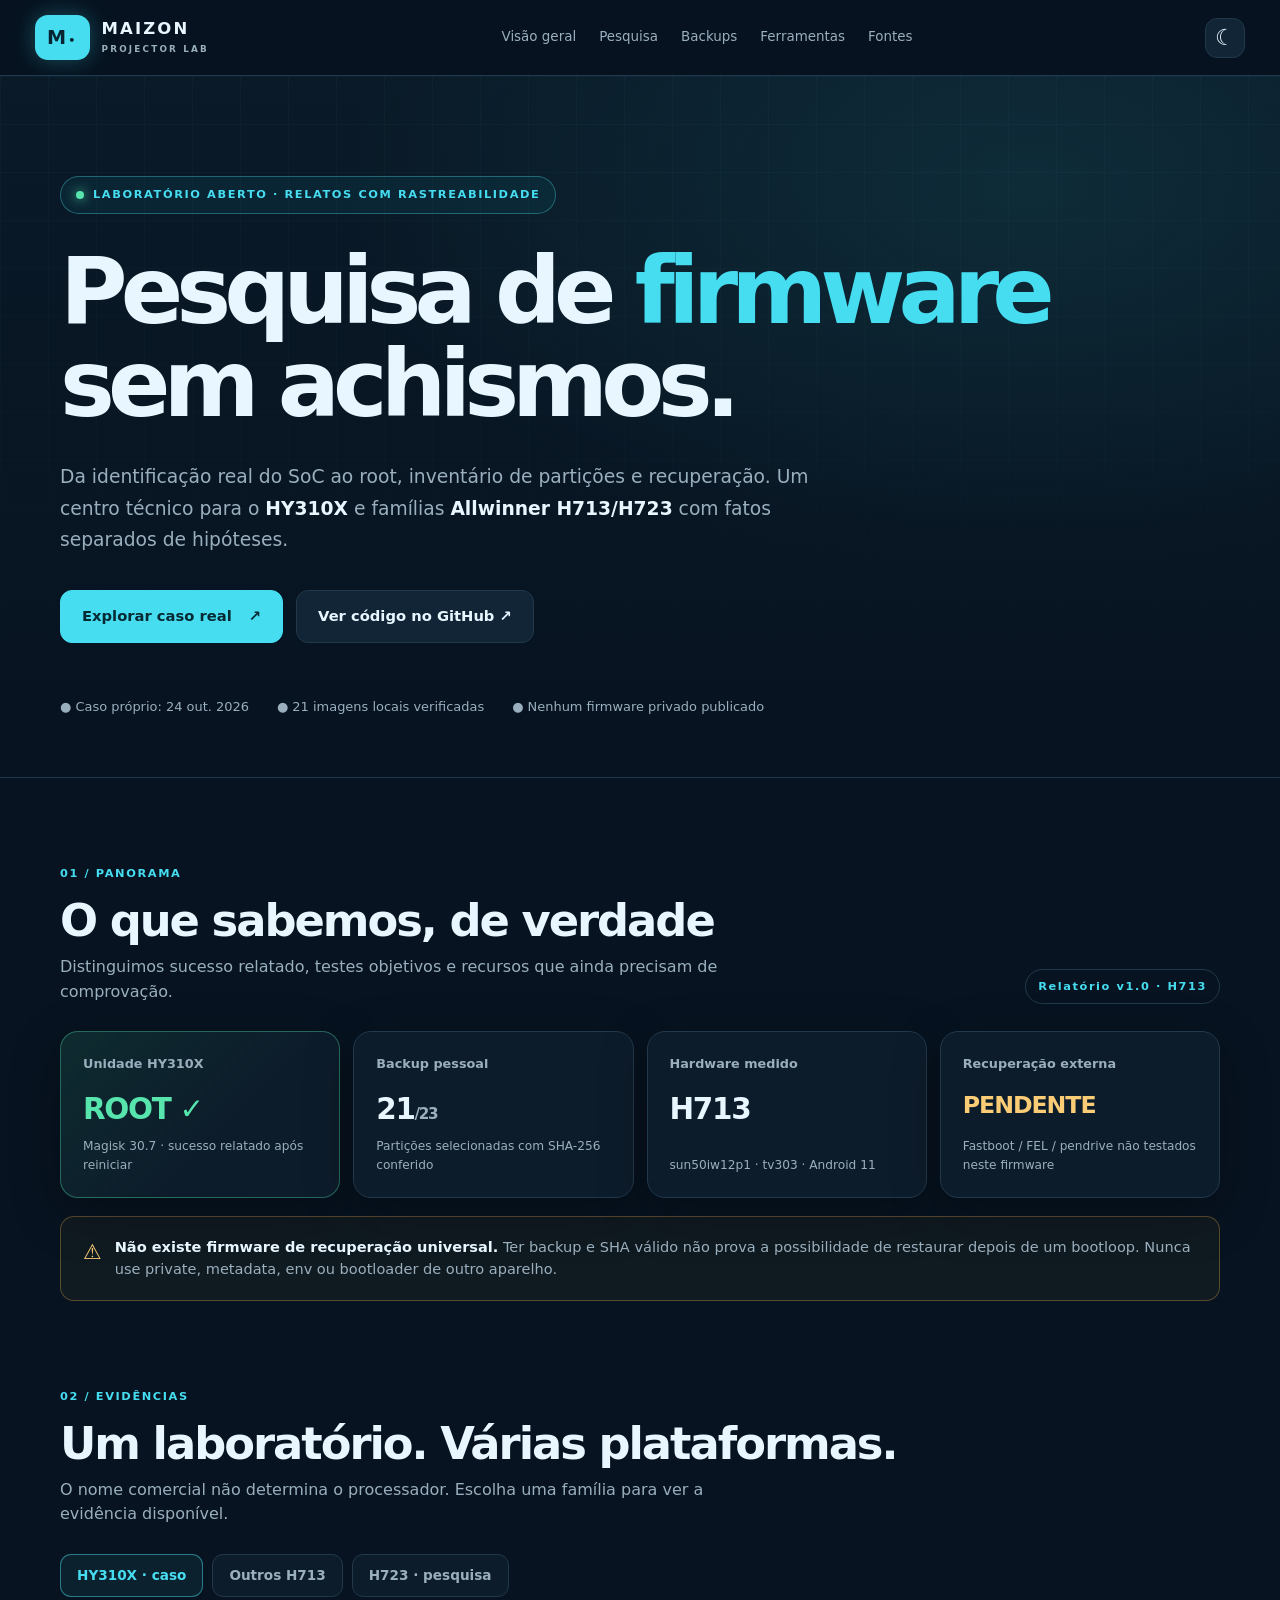
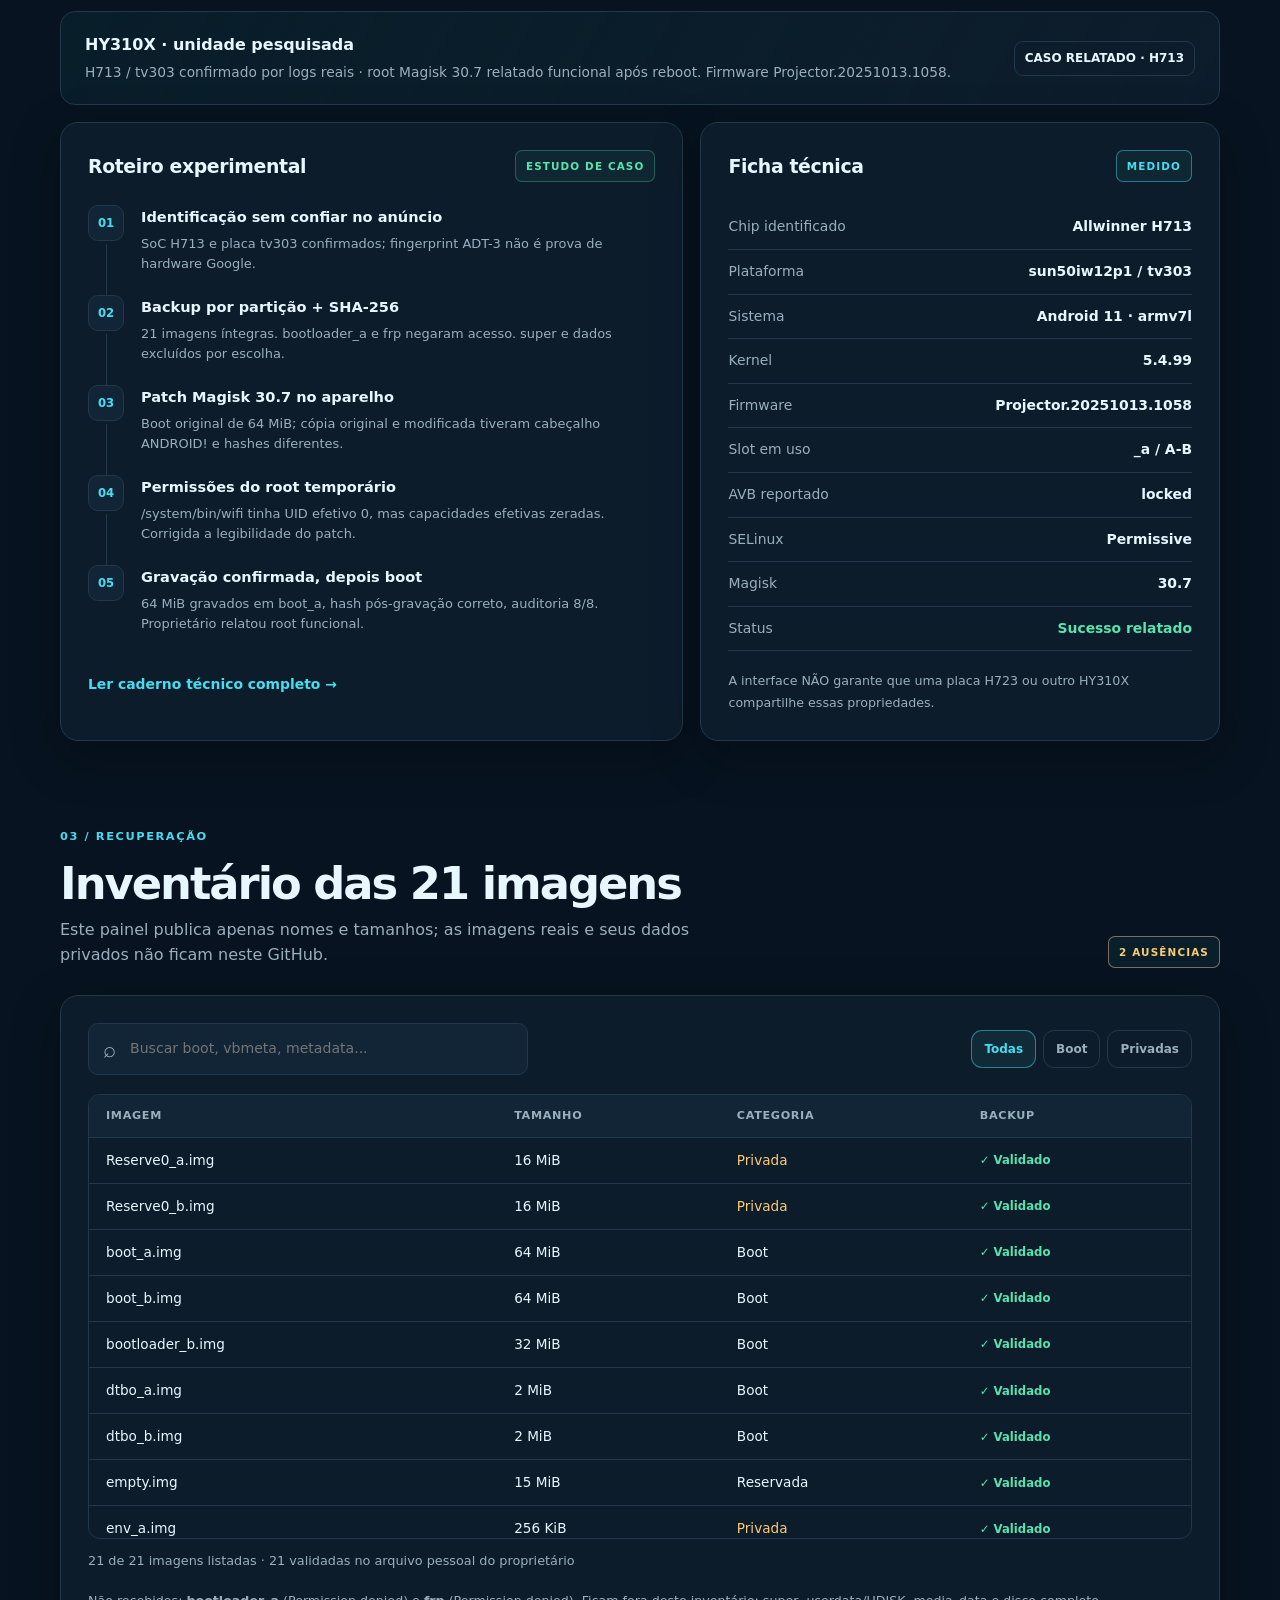
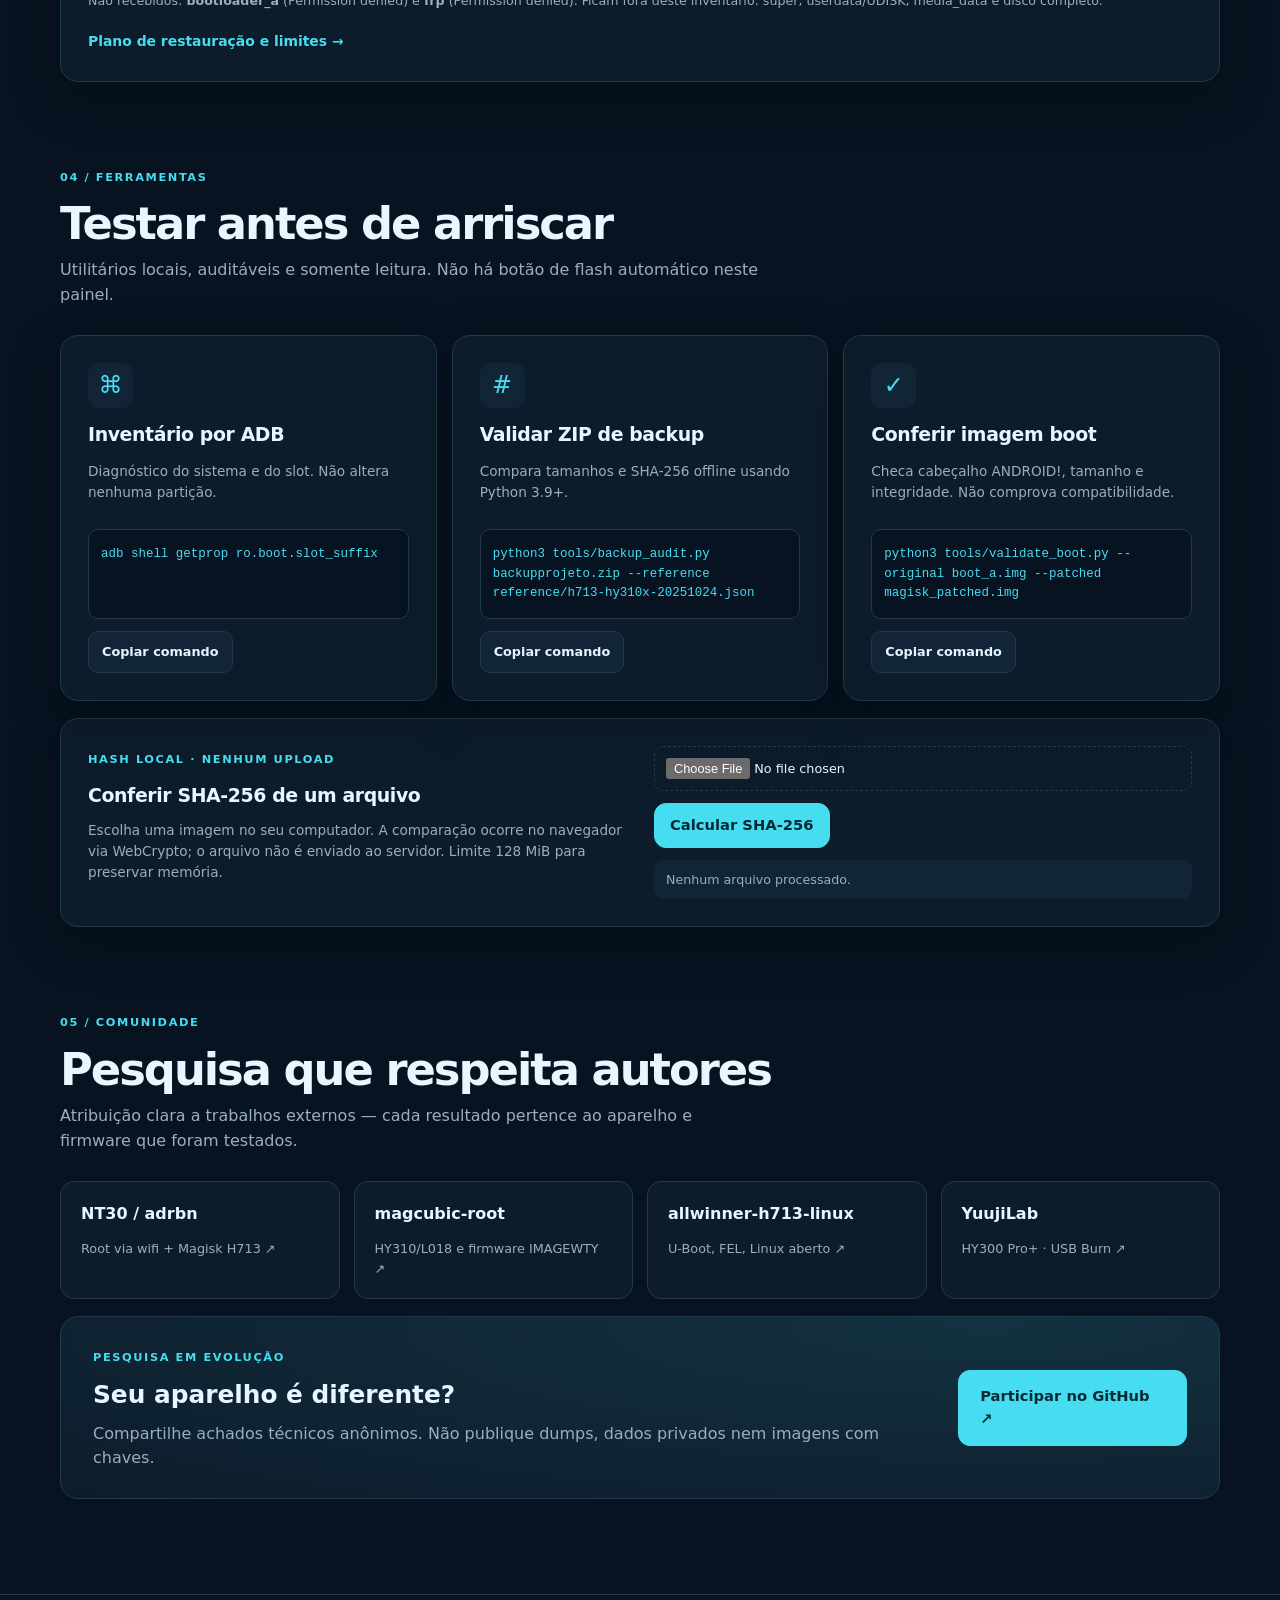
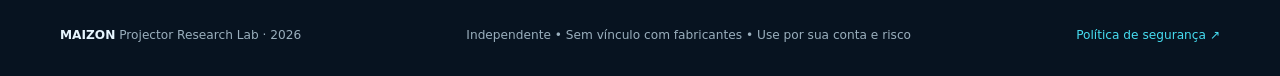
==== docs/index.html @ 1f036a03 "feat: add responsive HY310X research dashboard with interactive backup explorer and local hashing" ====
<!doctype html>
<html lang="pt-BR">
<head>
  <meta charset="utf-8">
  <meta name="viewport" content="width=device-width,initial-scale=1">
  <meta name="theme-color" content="#071422">
  <meta name="description" content="Maizon Projector Research Lab — plataforma técnica e evidências para HY310X, H713 e pesquisa H723.">
  <title>Maizon Lab · HY310X / H713 / H723</title>
  <link rel="stylesheet" href="assets/site.css">
  <script defer src="assets/site.js"></script>
</head>
<body>
  <a href="#main" class="skip">Pular para conteúdo</a>
  <header class="bar">
    <div class="bar-inner">
      <a class="brand" href="#top" aria-label="Maizon Lab, início"><span class="brand-icon">M<span>•</span></span><span>MAIZON <small>PROJECTOR LAB</small></span></a>
      <nav aria-label="Seções"><a href="#overview">Visão geral</a><a href="#evidence">Pesquisa</a><a href="#backup">Backups</a><a href="#tools">Ferramentas</a><a href="#sources">Fontes</a></nav>
      <button id="theme" class="icon-button" aria-label="Alternar tema" title="Alternar tema">☾</button>
    </div>
  </header>
  <main id="main">
    <section class="hero" id="top">
      <div class="glow"></div>
      <div class="shell hero-body">
        <div class="eyebrow"><span class="pulse"></span> LABORATÓRIO ABERTO · RELATOS COM RASTREABILIDADE</div>
        <h1>Pesquisa de <em>firmware</em><br><span>sem achismos.</span></h1>
        <p class="lede">Da identificação real do SoC ao root, inventário de partições e recuperação. Um centro técnico para o <strong>HY310X</strong> e famílias <strong>Allwinner H713/H723</strong> com fatos separados de hipóteses.</p>
        <div class="hero-ctas"><a class="primary" href="#evidence">Explorar caso real <span>↗</span></a><a class="secondary" href="https://github.com/maizon/Magcubic-HY310X-and-H713-H723-Root-">Ver código no GitHub ↗</a></div>
        <div class="hero-foot"><span>● Caso próprio: 24 out. 2026</span><span>● 21 imagens locais verificadas</span><span>● Nenhum firmware privado publicado</span></div>
      </div>
    </section>
    <section id="overview" class="shell section">
      <div class="section-head"><div><span class="kicker">01 / PANORAMA</span><h2>O que sabemos, de verdade</h2><p>Distinguimos sucesso relatado, testes objetivos e recursos que ainda precisam de comprovação.</p></div><span class="micro">Relatório v1.0 · H713</span></div>
      <div class="stats">
        <article class="stat verified"><span>Unidade HY310X</span><strong>ROOT ✓</strong><small>Magisk 30.7 · sucesso relatado após reiniciar</small></article>
        <article class="stat"><span>Backup pessoal</span><strong>21<span>/23</span></strong><small>Partições selecionadas com SHA-256 conferido</small></article>
        <article class="stat"><span>Hardware medido</span><strong>H713</strong><small>sun50iw12p1 · tv303 · Android 11</small></article>
        <article class="stat alert"><span>Recuperação externa</span><strong>PENDENTE</strong><small>Fastboot / FEL / pendrive não testados neste firmware</small></article>
      </div>
      <div class="notice" role="note"><span>⚠</span><div><strong>Não existe firmware de recuperação universal.</strong> Ter backup e SHA válido não prova a possibilidade de restaurar depois de um bootloop. Nunca use private, metadata, env ou bootloader de outro aparelho.</div></div>
    </section>
    <section id="evidence" class="shell section">
      <div class="section-head"><div><span class="kicker">02 / EVIDÊNCIAS</span><h2>Um laboratório. Várias plataformas.</h2><p>O nome comercial não determina o processador. Escolha uma família para ver a evidência disponível.</p></div></div>
      <div class="tabs" role="tablist" aria-label="Seleção de família">
        <button class="tab active" data-family="hy310x" aria-selected="true" role="tab">HY310X · caso</button>
        <button class="tab" data-family="h713" aria-selected="false" role="tab">Outros H713</button>
        <button class="tab" data-family="h723" aria-selected="false" role="tab">H723 · pesquisa</button>
      </div>
      <div class="family" id="family-info" aria-live="polite"></div>
      <div class="columns">
        <article class="panel">
          <div class="panel-title"><h3>Roteiro experimental</h3><span class="tag">ESTUDO DE CASO</span></div>
          <ol class="timeline">
            <li><span class="step">01</span><div><strong>Identificação sem confiar no anúncio</strong><p>SoC H713 e placa tv303 confirmados; fingerprint ADT-3 não é prova de hardware Google.</p></div></li>
            <li><span class="step">02</span><div><strong>Backup por partição + SHA-256</strong><p>21 imagens íntegras. bootloader_a e frp negaram acesso. super e dados excluídos por escolha.</p></div></li>
            <li><span class="step">03</span><div><strong>Patch Magisk 30.7 no aparelho</strong><p>Boot original de 64 MiB; cópia original e modificada tiveram cabeçalho ANDROID! e hashes diferentes.</p></div></li>
            <li><span class="step">04</span><div><strong>Permissões do root temporário</strong><p>/system/bin/wifi tinha UID efetivo 0, mas capacidades efetivas zeradas. Corrigida a legibilidade do patch.</p></div></li>
            <li><span class="step">05</span><div><strong>Gravação confirmada, depois boot</strong><p>64 MiB gravados em boot_a, hash pós-gravação correto, auditoria 8/8. Proprietário relatou root funcional.</p></div></li>
          </ol>
          <a class="text-link" href="https://github.com/maizon/Magcubic-HY310X-and-H713-H723-Root-/blob/main/docs/HY310X-LAB-NOTES.md">Ler caderno técnico completo →</a>
        </article>
        <article class="panel">
          <div class="panel-title"><h3>Ficha técnica</h3><span class="tag blue">MEDIDO</span></div>
          <dl class="spec"><div><dt>Chip identificado</dt><dd>Allwinner H713</dd></div><div><dt>Plataforma</dt><dd>sun50iw12p1 / tv303</dd></div><div><dt>Sistema</dt><dd>Android 11 · armv7l</dd></div><div><dt>Kernel</dt><dd>5.4.99</dd></div><div><dt>Firmware</dt><dd>Projector.20251013.1058</dd></div><div><dt>Slot em uso</dt><dd>_a / A-B</dd></div><div><dt>AVB reportado</dt><dd>locked</dd></div><div><dt>SELinux</dt><dd>Permissive</dd></div><div><dt>Magisk</dt><dd>30.7</dd></div><div><dt>Status</dt><dd class="green">Sucesso relatado</dd></div></dl>
          <p class="hint">A interface NÃO garante que uma placa H723 ou outro HY310X compartilhe essas propriedades.</p>
        </article>
      </div>
    </section>
    <section class="shell section" id="backup">
      <div class="section-head"><div><span class="kicker">03 / RECUPERAÇÃO</span><h2>Inventário das 21 imagens</h2><p>Este painel publica apenas nomes e tamanhos; as imagens reais e seus dados privados não ficam neste GitHub.</p></div><span class="tag orange">2 AUSÊNCIAS</span></div>
      <div class="panel">
        <div class="table-controls"><label class="search"><span>⌕</span><input id="search" type="search" placeholder="Buscar boot, vbmeta, metadata..." aria-label="Filtrar imagens"></label><div class="filter-set"><button class="filter active" data-filter="all">Todas</button><button class="filter" data-filter="boot">Boot</button><button class="filter" data-filter="sensitive">Privadas</button></div></div>
        <div class="table-scroll"><table><thead><tr><th>Imagem</th><th>Tamanho</th><th>Categoria</th><th>Backup</th></tr></thead><tbody id="partition-rows"></tbody></table></div>
        <div class="table-note" id="table-count"></div>
        <p class="hint">Não recebidos: <strong>bootloader_a</strong> (Permission denied) e <strong>frp</strong> (Permission denied). Ficam fora deste inventário: super, userdata/UDISK, media_data e disco completo.</p>
        <a class="text-link" href="https://github.com/maizon/Magcubic-HY310X-and-H713-H723-Root-/blob/main/docs/RECOVERY.md">Plano de restauração e limites →</a>
      </div>
    </section>
    <section class="shell section" id="tools">
      <div class="section-head"><div><span class="kicker">04 / FERRAMENTAS</span><h2>Testar antes de arriscar</h2><p>Utilitários locais, auditáveis e somente leitura. Não há botão de flash automático neste painel.</p></div></div>
      <div class="toolgrid">
        <article class="panel feature"><span class="feature-icon">⌘</span><h3>Inventário por ADB</h3><p>Diagnóstico do sistema e do slot. Não altera nenhuma partição.</p><pre><code id="cmd-adb">adb shell getprop ro.boot.slot_suffix</code></pre><button class="copy" data-copy="cmd-adb">Copiar comando</button></article>
        <article class="panel feature"><span class="feature-icon">#</span><h3>Validar ZIP de backup</h3><p>Compara tamanhos e SHA-256 offline usando Python 3.9+.</p><pre><code id="cmd-audit">python3 tools/backup_audit.py backupprojeto.zip --reference reference/h713-hy310x-20251024.json</code></pre><button class="copy" data-copy="cmd-audit">Copiar comando</button></article>
        <article class="panel feature"><span class="feature-icon">✓</span><h3>Conferir imagem boot</h3><p>Checa cabeçalho ANDROID!, tamanho e integridade. Não comprova compatibilidade.</p><pre><code id="cmd-boot">python3 tools/validate_boot.py --original boot_a.img --patched magisk_patched.img</code></pre><button class="copy" data-copy="cmd-boot">Copiar comando</button></article>
      </div>
      <article class="panel hash-panel">
        <div><span class="kicker">HASH LOCAL · NENHUM UPLOAD</span><h3>Conferir SHA-256 de um arquivo</h3><p>Escolha uma imagem no seu computador. A comparação ocorre no navegador via WebCrypto; o arquivo não é enviado ao servidor. Limite 128 MiB para preservar memória.</p></div>
        <div class="hash-work"><input id="hash-file" type="file" aria-label="Escolher arquivo IMG"><button id="hash-button" class="primary small" type="button">Calcular SHA-256</button><output id="hash-output" aria-live="polite">Nenhum arquivo processado.</output></div>
      </article>
    </section>
    <section class="shell section" id="sources">
      <div class="section-head"><div><span class="kicker">05 / COMUNIDADE</span><h2>Pesquisa que respeita autores</h2><p>Atribuição clara a trabalhos externos — cada resultado pertence ao aparelho e firmware que foram testados.</p></div></div>
      <div class="source-grid">
        <a href="https://github.com/adrbn/nt30-airplay-guide" target="_blank" rel="noopener noreferrer"><strong>NT30 / adrbn</strong><span>Root via wifi + Magisk H713 ↗</span></a>
        <a href="https://github.com/well0nez/magcubic-root" target="_blank" rel="noopener noreferrer"><strong>magcubic-root</strong><span>HY310/L018 e firmware IMAGEWTY ↗</span></a>
        <a href="https://github.com/well0nez/allwinner-h713-linux" target="_blank" rel="noopener noreferrer"><strong>allwinner-h713-linux</strong><span>U-Boot, FEL, Linux aberto ↗</span></a>
        <a href="https://github.com/YuujiLab/HY300-H713-Research" target="_blank" rel="noopener noreferrer"><strong>YuujiLab</strong><span>HY300 Pro+ · USB Burn ↗</span></a>
      </div>
      <div class="cta-bottom"><div><span class="kicker">PESQUISA EM EVOLUÇÃO</span><h3>Seu aparelho é diferente?</h3><p>Compartilhe achados técnicos anônimos. Não publique dumps, dados privados nem imagens com chaves.</p></div><a class="primary" href="https://github.com/maizon/Magcubic-HY310X-and-H713-H723-Root-/issues">Participar no GitHub ↗</a></div>
    </section>
  </main>
  <footer><div class="shell foot"><span><b>MAIZON</b> Projector Research Lab · 2026</span><span>Independente • Sem vínculo com fabricantes • Use por sua conta e risco</span><a href="https://github.com/maizon/Magcubic-HY310X-and-H713-H723-Root-/blob/main/SECURITY.md">Política de segurança ↗</a></div></footer>
  <div id="toast" role="status" aria-live="polite"></div>
</body>
</html>
---- docs/assets/site.css ----
:root{--bg:#071320;--surface:#0d1c2b;--surface2:#112537;--edge:#22384b;--text:#e7f6ff;--muted:#9aafbd;--cyan:#46ddf1;--mint:#57e4ad;--warn:#facc75;--shadow:0 15px 50px #0004;color-scheme:dark}
*{box-sizing:border-box}html{scroll-behavior:smooth}body{margin:0;background:var(--bg);color:var(--text);font-family:Inter,ui-sans-serif,system-ui,-apple-system,BlinkMacSystemFont,"Segoe UI",sans-serif;line-height:1.55}
body.light{--bg:#eef4f7;--surface:#fff;--surface2:#e6f0f5;--edge:#cedee6;--text:#193344;--muted:#50687a;--cyan:#057c98;--mint:#087a55;--warn:#95640b;--shadow:0 16px 50px #26536912;color-scheme:light}
a{color:inherit;text-decoration:none}button,input{font:inherit}button{cursor:pointer}button:focus-visible,a:focus-visible,input:focus-visible{outline:3px solid var(--cyan);outline-offset:3px}.skip{position:absolute;left:-999px}.skip:focus{left:1rem;top:1rem;background:var(--surface);z-index:99;padding:1rem}
.shell{width:min(1160px,calc(100% - 48px));margin:auto}.bar{position:sticky;top:0;background:color-mix(in srgb,var(--bg) 92%,transparent);backdrop-filter:blur(18px);border-bottom:1px solid var(--edge);z-index:20}.bar-inner{height:75px;width:min(1210px,calc(100% - 48px));margin:auto;display:flex;align-items:center;justify-content:space-between;gap:2rem}.brand{display:flex;align-items:center;gap:12px;font-weight:850;font-size:1.03rem;letter-spacing:.13em;white-space:nowrap;line-height:1}.brand small{display:block;color:var(--muted);font-size:.55rem;letter-spacing:.25em;margin-top:7px}.brand-icon{background:var(--cyan);color:#042531;border-radius:13px;padding:13px 12px;font-size:1.2rem;box-shadow:0 0 22px #46ddf14d}.brand-icon span{font-size:.7rem}.bar nav{display:flex;gap:23px}.bar nav a{font-size:.84rem;color:var(--muted);transition:.2s}.bar nav a:hover{color:var(--cyan)}.icon-button{border:1px solid var(--edge);border-radius:12px;background:var(--surface2);color:var(--text);width:40px;height:40px;font-size:1.4rem}
.hero{position:relative;overflow:hidden;background:radial-gradient(ellipse at 80% 16%,#1a56614f,transparent 47%),linear-gradient(180deg,#10293a50,transparent 90%);border-bottom:1px solid var(--edge)}.hero .glow{position:absolute;pointer-events:none;inset:0;background-image:linear-gradient(#6febef0d 1px,transparent 1px),linear-gradient(90deg,#6febef0d 1px,transparent 1px);background-size:48px 48px;mask-image:linear-gradient(to bottom,#000a,transparent)}.hero-body{position:relative;padding:100px 0 60px}.eyebrow,.kicker,.micro{font-weight:750;font-size:.71rem;letter-spacing:.14em;color:var(--cyan)}.eyebrow{display:inline-flex;align-items:center;gap:9px;border:1px solid #49cfde61;border-radius:99px;background:#18b6ca13;padding:9px 15px}.pulse{width:8px;height:8px;border-radius:50%;background:var(--mint);box-shadow:0 0 12px var(--mint)}h1,h2,h3,p{margin-top:0}h1{font-size:clamp(3.3rem,7.2vw,6.8rem);line-height:1.01;font-weight:850;letter-spacing:-.075em;margin:31px 0 30px}h1 em{font-style:normal;color:var(--cyan)}h1 span{color:var(--text)}.lede{max-width:750px;font-size:1.17rem;color:var(--muted);line-height:1.7}.lede strong{color:var(--text)}.hero-ctas{display:flex;gap:13px;flex-wrap:wrap;margin:34px 0 54px}.primary,.secondary{padding:14px 21px;border-radius:12px;font-weight:750;font-size:.92rem;display:inline-flex;align-items:center;justify-content:center;gap:17px}.primary{color:#062a34;background:var(--cyan);border:1px solid var(--cyan)}.primary:hover{filter:brightness(1.1)}.secondary{border:1px solid var(--edge);background:var(--surface2)}.hero-foot{display:flex;gap:28px;flex-wrap:wrap;color:var(--muted);font-size:.81rem}.section{padding:82px 0 0}.section-head{display:flex;align-items:end;justify-content:space-between;gap:22px;margin-bottom:27px}.section-head h2{font-size:clamp(1.9rem,4vw,2.8rem);letter-spacing:-.045em;margin:10px 0 9px;line-height:1.14}.section-head p{color:var(--muted);margin:0;max-width:700px}.micro{border:1px solid var(--edge);padding:8px 12px;border-radius:30px;white-space:nowrap}.stats{display:grid;grid-template-columns:repeat(4,1fr);gap:13px}.stat{min-height:166px;background:var(--surface);padding:22px;border:1px solid var(--edge);border-radius:18px;display:flex;flex-direction:column;box-shadow:var(--shadow)}.stat>span{font-size:.8rem;color:var(--muted);font-weight:700}.stat strong{font-size:clamp(1.4rem,2.3vw,2.1rem);letter-spacing:-.045em;margin:13px 0 4px}.stat strong span{font-size:.95rem;color:var(--muted)}.stat small{font-size:.76rem;color:var(--muted);margin-top:auto}.stat.verified{border-color:#4fe2ab60;background:linear-gradient(135deg,#42d69c20,var(--surface) 60%)}.stat.verified strong{color:var(--mint)}.stat.alert strong{font-size:1.48rem;color:var(--warn)}.notice{margin-top:18px;display:flex;gap:13px;padding:19px 22px;border:1px solid #e6af4a55;border-radius:14px;background:#d1a03c0c;color:var(--muted);font-size:.91rem}.notice span{color:var(--warn);font-size:1.3rem}.notice strong{color:var(--text)}.tabs{display:flex;gap:9px;flex-wrap:wrap;margin-bottom:14px}.tab,.filter{background:var(--surface);border:1px solid var(--edge);padding:10px 16px;border-radius:11px;color:var(--muted);font-size:.85rem;font-weight:700}.tab.active,.filter.active{color:var(--cyan);background:#49ddee12;border-color:#49ddee7a}.family{background:linear-gradient(120deg,#11898a17,var(--surface));border:1px solid var(--edge);border-radius:15px;padding:21px 24px;margin-bottom:17px;display:flex;justify-content:space-between;gap:1.5rem;align-items:center}.family strong{font-size:1rem}.family p{color:var(--muted);font-size:.86rem;margin:4px 0 0}.family span{font-size:.75rem;font-weight:750;border:1px solid var(--edge);padding:7px 10px;border-radius:9px;white-space:nowrap}.columns{display:grid;grid-template-columns:1.2fr 1fr;gap:17px}.panel{background:var(--surface);border:1px solid var(--edge);border-radius:18px;box-shadow:var(--shadow);padding:27px}.panel-title{display:flex;justify-content:space-between;align-items:center;gap:12px;margin-bottom:23px}.panel h3{font-size:1.18rem;margin:0;letter-spacing:-.02em}.tag{color:var(--mint);font-size:.65rem;font-weight:750;letter-spacing:.11em;padding:7px 10px;border:1px solid #47d6a755;background:#25aa8e15;border-radius:7px;white-space:nowrap}.tag.blue{color:var(--cyan);border-color:#3fd9f077}.tag.orange{color:var(--warn);border-color:#facca277}.timeline{list-style:none;padding:0;margin:0}.timeline li{display:flex;gap:17px;position:relative;padding-bottom:21px}.timeline li:not(:last-child):before{content:"";position:absolute;left:18px;top:39px;bottom:0;border-left:1px solid var(--edge)}.step{z-index:1;flex:0 0 36px;height:36px;border-radius:10px;background:var(--surface2);border:1px solid var(--edge);display:grid;place-items:center;font-size:.73rem;color:var(--cyan);font-weight:750}.timeline strong{font-size:.91rem}.timeline p{color:var(--muted);font-size:.81rem;margin:4px 0 0}.text-link{display:inline-flex;margin-top:19px;color:var(--cyan);font-weight:750;font-size:.87rem}.spec{margin:0}.spec>div{display:flex;align-items:center;justify-content:space-between;gap:20px;border-bottom:1px solid var(--edge);padding:11px 0;font-size:.87rem}.spec dt{color:var(--muted)}.spec dd{font-weight:650;margin:0;text-align:right;overflow-wrap:anywhere}.green{color:var(--mint)}.hint{font-size:.79rem;color:var(--muted);line-height:1.7;margin:19px 0 0}
.table-controls{display:flex;justify-content:space-between;align-items:center;gap:12px;margin-bottom:19px}.search{display:flex;align-items:center;gap:12px;background:var(--surface2);border:1px solid var(--edge);padding:8px 14px;border-radius:10px;flex:1;max-width:440px}.search span{font-size:1.4rem;color:var(--muted)}.search input{background:transparent;border:0;color:var(--text);outline:none;min-width:0;width:100%;font-size:.88rem}.filter-set{display:flex;gap:7px}.filter{font-size:.75rem;padding:9px 12px}.table-scroll{max-height:445px;overflow:auto;border:1px solid var(--edge);border-radius:12px}table{border-collapse:collapse;width:100%;font-size:.85rem;text-align:left}thead{position:sticky;top:0;background:var(--surface2)}th,td{padding:12px 17px;border-bottom:1px solid var(--edge)}th{font-size:.7rem;letter-spacing:.06em;color:var(--muted);text-transform:uppercase}td{font-variant-numeric:tabular-nums}.status-ok{font-size:.73rem;color:var(--mint);font-weight:800}.sensitive{color:var(--warn)}.table-note{margin-top:12px;color:var(--muted);font-size:.8rem}
.toolgrid{display:grid;grid-template-columns:repeat(3,1fr);gap:15px}.feature{display:flex;flex-direction:column;gap:12px}.feature-icon{background:var(--surface2);display:grid;place-items:center;width:45px;height:45px;border-radius:11px;color:var(--cyan);font-size:1.5rem}.feature p,.hash-panel p{color:var(--muted);font-size:.85rem;margin:0;min-height:56px}.feature pre{margin:0;background:var(--bg);border:1px solid var(--edge);padding:15px 12px;white-space:pre-wrap;overflow-wrap:anywhere;font-size:.78rem;border-radius:10px;color:var(--cyan);flex-grow:1}.copy{background:var(--surface2);border:1px solid var(--edge);color:var(--text);border-radius:10px;font-weight:700;padding:10px 13px;align-self:flex-start;font-size:.8rem}.hash-panel{display:grid;grid-template-columns:1fr 1fr;gap:28px;margin-top:17px}.hash-panel h3{margin:10px 0}.hash-work{display:flex;flex-direction:column;gap:12px}.hash-work input{border:1px dashed var(--edge);border-radius:9px;padding:11px;max-width:100%;font-size:.8rem}.hash-work output{font-size:.79rem;overflow-wrap:anywhere;color:var(--muted);background:var(--surface2);border-radius:9px;padding:10px 12px}.small{padding:10px 15px;align-self:flex-start;cursor:pointer}.source-grid{display:grid;grid-template-columns:repeat(4,1fr);gap:14px}.source-grid a{border:1px solid var(--edge);background:var(--surface);border-radius:14px;padding:20px;display:flex;flex-direction:column;min-height:110px;transition:transform .2s,border .2s}.source-grid a:hover{transform:translateY(-3px);border-color:var(--cyan)}.source-grid span{margin-top:12px;color:var(--muted);font-size:.8rem}.cta-bottom{border:1px solid var(--edge);background:radial-gradient(ellipse at 80% 5%,#46ddf11c,transparent),var(--surface);border-radius:18px;padding:27px 32px;margin-top:17px;display:flex;justify-content:space-between;align-items:center;gap:22px}.cta-bottom h3{font-size:1.55rem;margin:7px 0}.cta-bottom p{color:var(--muted);margin:0}footer{border-top:1px solid var(--edge);margin-top:95px;padding:31px 0}.foot{display:flex;justify-content:space-between;align-items:center;gap:15px;font-size:.76rem;color:var(--muted);flex-wrap:wrap}.foot b{color:var(--text)}.foot a{color:var(--cyan)}#toast{position:fixed;bottom:23px;right:23px;padding:12px 18px;border:1px solid var(--edge);border-radius:10px;background:var(--surface2);color:var(--text);box-shadow:var(--shadow);opacity:0;pointer-events:none;transition:opacity .2s;max-width:300px;z-index:30}#toast.show{opacity:1}
@media(max-width:950px){.bar nav{display:none}.stats{grid-template-columns:repeat(2,1fr)}.source-grid{grid-template-columns:repeat(2,1fr)}.toolgrid{grid-template-columns:1fr 1fr}.columns{grid-template-columns:1fr}.hash-panel{grid-template-columns:1fr}.hash-panel p,.feature p{min-height:auto}}
@media(max-width:650px){.shell,.bar-inner{width:calc(100% - 30px)}.hero-body{padding:64px 0 39px}h1{font-size:clamp(2.9rem,11vw,4.8rem)}.hero-foot{gap:9px 18px}.section{padding-top:65px}.section-head{align-items:flex-start;flex-direction:column}.stats{grid-template-columns:1fr 1fr;gap:9px}.stat{padding:16px;min-height:150px}.stat.alert strong{font-size:1.08rem}.panel{padding:19px}.family,.cta-bottom{align-items:flex-start;flex-direction:column}.toolgrid,.source-grid{grid-template-columns:1fr}.table-controls{flex-direction:column;align-items:stretch}.search{max-width:none}.filter-set{flex-wrap:wrap}.table-scroll{overflow-x:auto}.hero-ctas{flex-direction:column;align-items:stretch}.hero-ctas .primary,.hero-ctas .secondary{width:100%}th,td{white-space:nowrap;padding:10px 12px}}
@media(prefers-reduced-motion:reduce){html{scroll-behavior:auto}*,*:before,*:after{transition:none!important}}
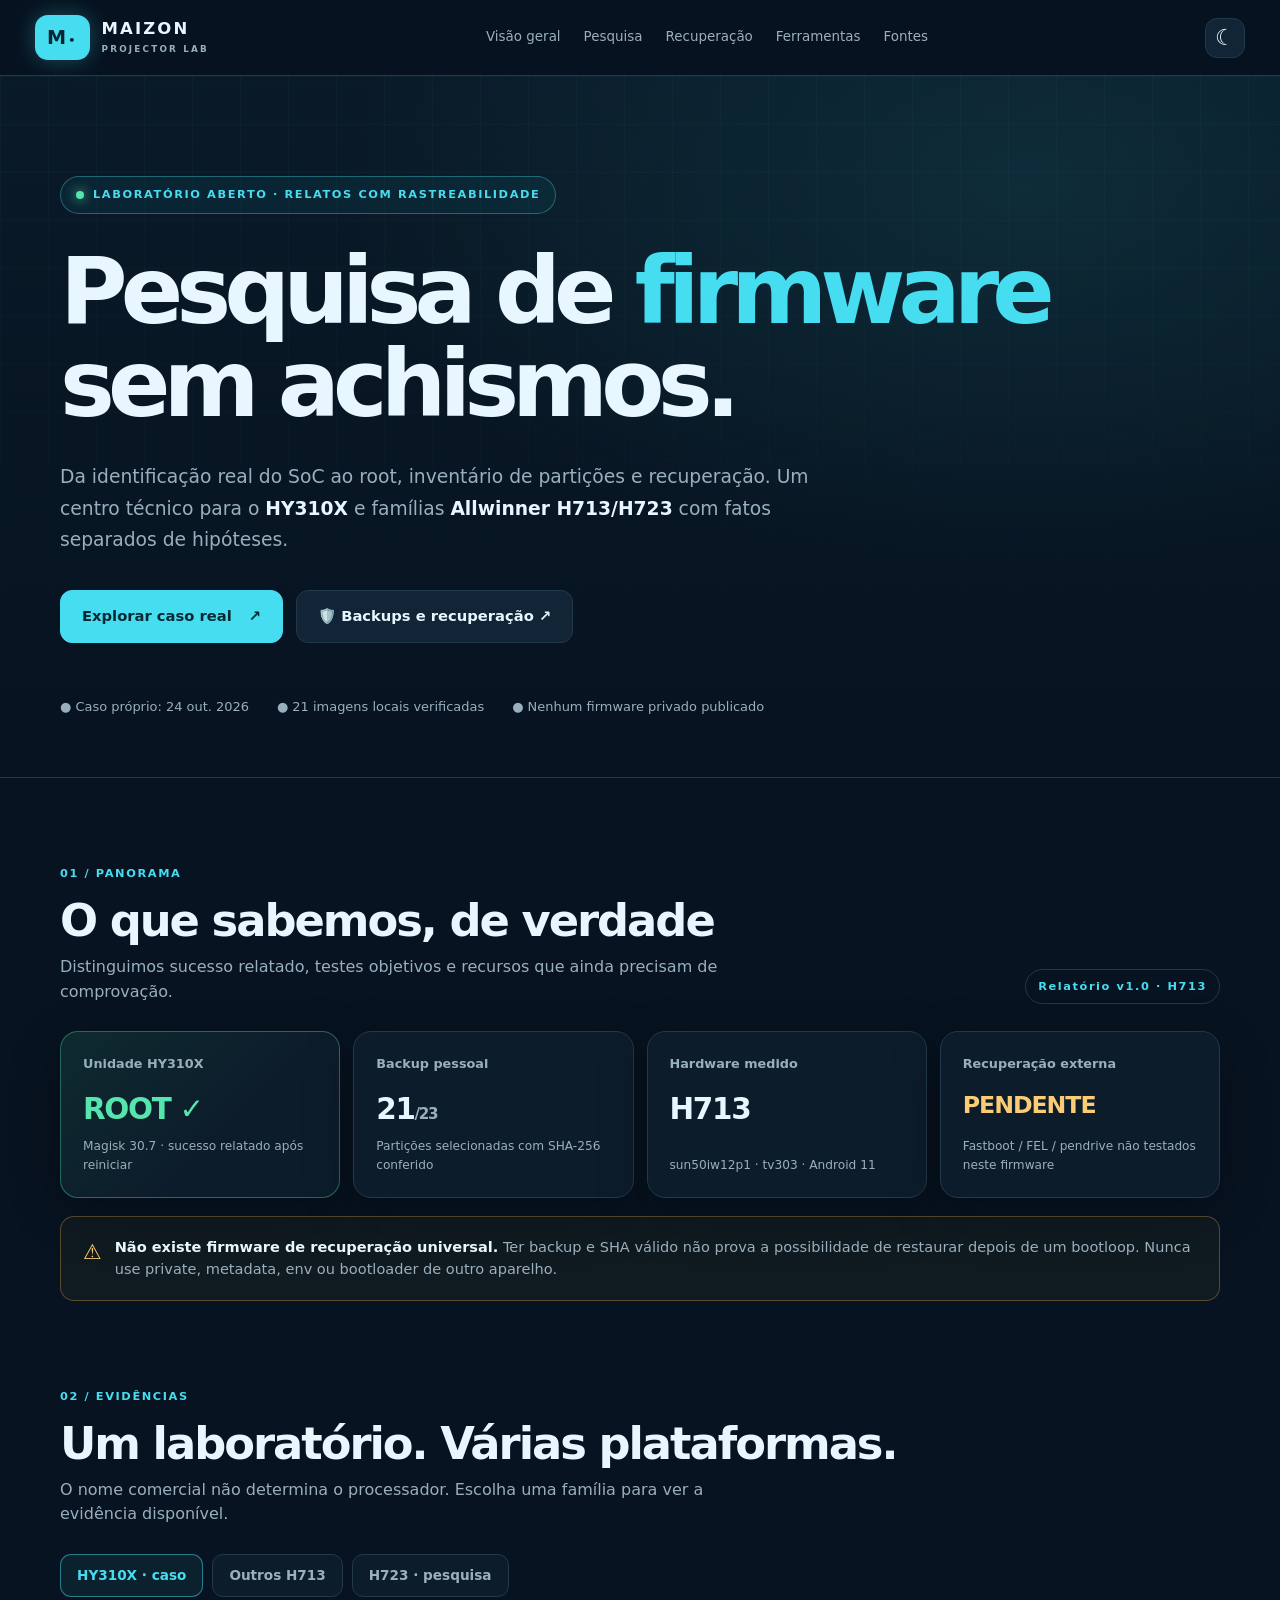
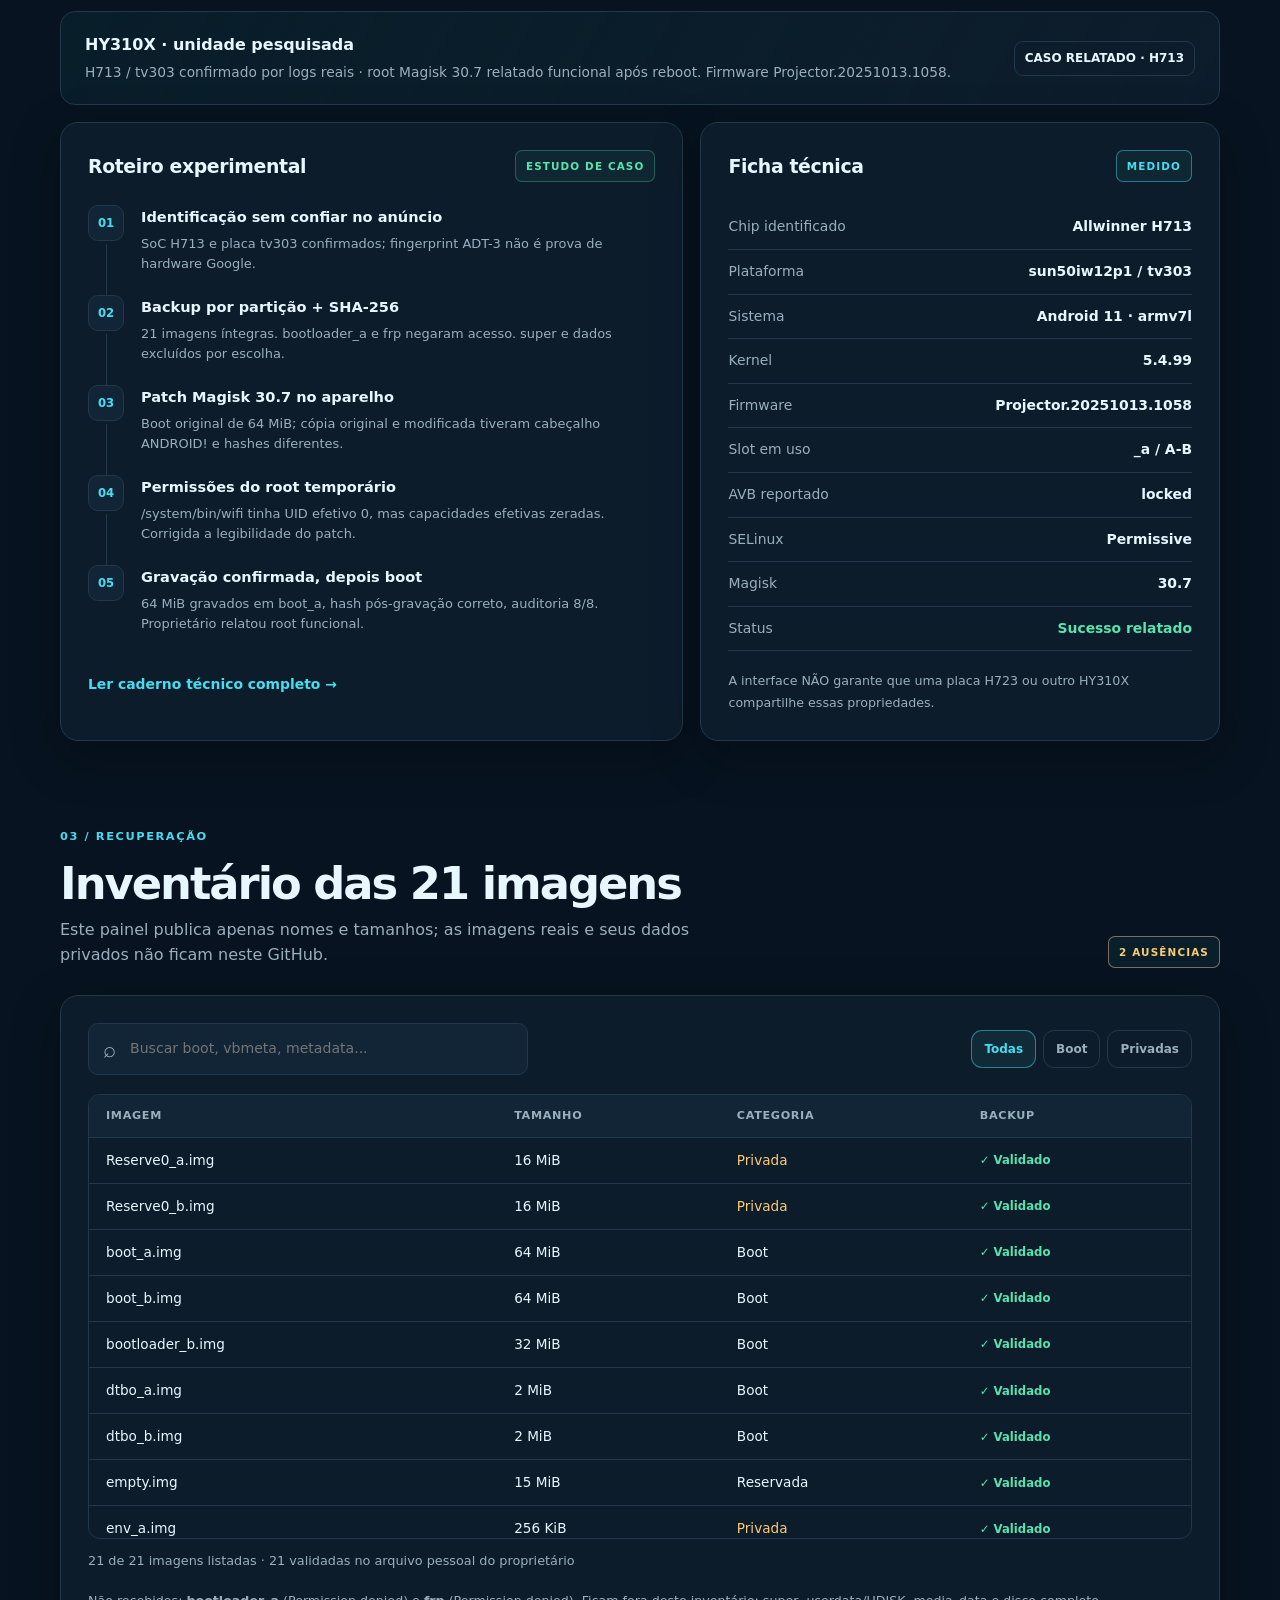
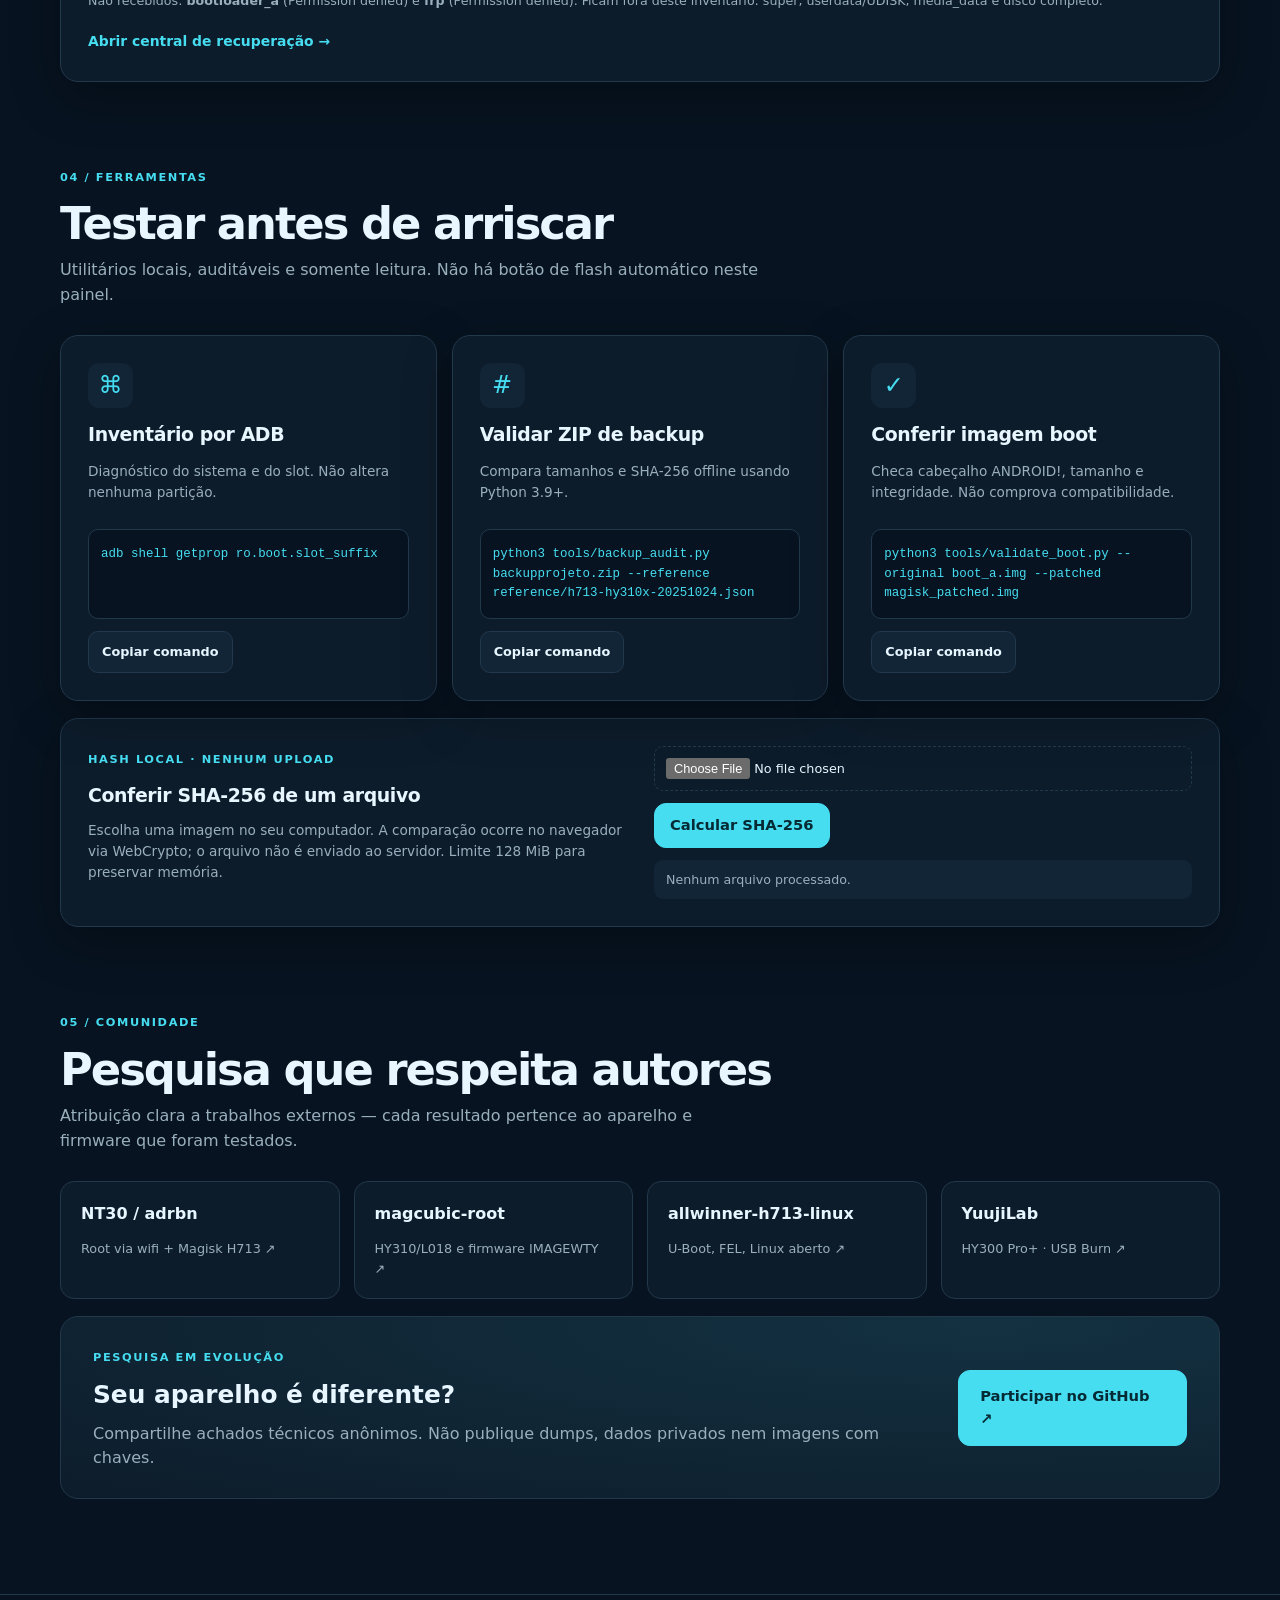
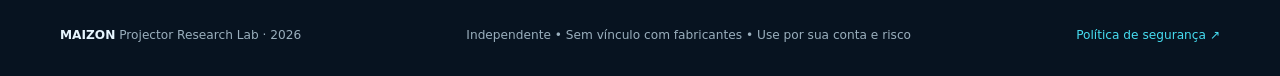
==== commit cef0fe1e: "docs(pages): link recovery hub, clarify private vs publishable backups and Release workflow" ====
--- a/docs/index.html
+++ b/docs/index.html
@@ -14,7 +14,7 @@
   <header class="bar">
     <div class="bar-inner">
       <a class="brand" href="#top" aria-label="Maizon Lab, início"><span class="brand-icon">M<span>•</span></span><span>MAIZON <small>PROJECTOR LAB</small></span></a>
-      <nav aria-label="Seções"><a href="#overview">Visão geral</a><a href="#evidence">Pesquisa</a><a href="#backup">Backups</a><a href="#tools">Ferramentas</a><a href="#sources">Fontes</a></nav>
+      <nav aria-label="Seções"><a href="#overview">Visão geral</a><a href="#evidence">Pesquisa</a><a href="recuperacao.html">Recuperação</a><a href="#tools">Ferramentas</a><a href="#sources">Fontes</a></nav>
       <button id="theme" class="icon-button" aria-label="Alternar tema" title="Alternar tema">☾</button>
     </div>
   </header>
@@ -25,7 +25,7 @@
         <div class="eyebrow"><span class="pulse"></span> LABORATÓRIO ABERTO · RELATOS COM RASTREABILIDADE</div>
         <h1>Pesquisa de <em>firmware</em><br><span>sem achismos.</span></h1>
         <p class="lede">Da identificação real do SoC ao root, inventário de partições e recuperação. Um centro técnico para o <strong>HY310X</strong> e famílias <strong>Allwinner H713/H723</strong> com fatos separados de hipóteses.</p>
-        <div class="hero-ctas"><a class="primary" href="#evidence">Explorar caso real <span>↗</span></a><a class="secondary" href="https://github.com/maizon/Magcubic-HY310X-and-H713-H723-Root-">Ver código no GitHub ↗</a></div>
+        <div class="hero-ctas"><a class="primary" href="#evidence">Explorar caso real <span>↗</span></a><a class="secondary" href="recuperacao.html">🛡️ Backups e recuperação ↗</a></div>
         <div class="hero-foot"><span>● Caso próprio: 24 out. 2026</span><span>● 21 imagens locais verificadas</span><span>● Nenhum firmware privado publicado</span></div>
       </div>
     </section>
@@ -73,7 +73,7 @@
         <div class="table-scroll"><table><thead><tr><th>Imagem</th><th>Tamanho</th><th>Categoria</th><th>Backup</th></tr></thead><tbody id="partition-rows"></tbody></table></div>
         <div class="table-note" id="table-count"></div>
         <p class="hint">Não recebidos: <strong>bootloader_a</strong> (Permission denied) e <strong>frp</strong> (Permission denied). Ficam fora deste inventário: super, userdata/UDISK, media_data e disco completo.</p>
-        <a class="text-link" href="https://github.com/maizon/Magcubic-HY310X-and-H713-H723-Root-/blob/main/docs/RECOVERY.md">Plano de restauração e limites →</a>
+        <a class="text-link" href="recuperacao.html">Abrir central de recuperação →</a>
       </div>
     </section>
     <section class="shell section" id="tools">
